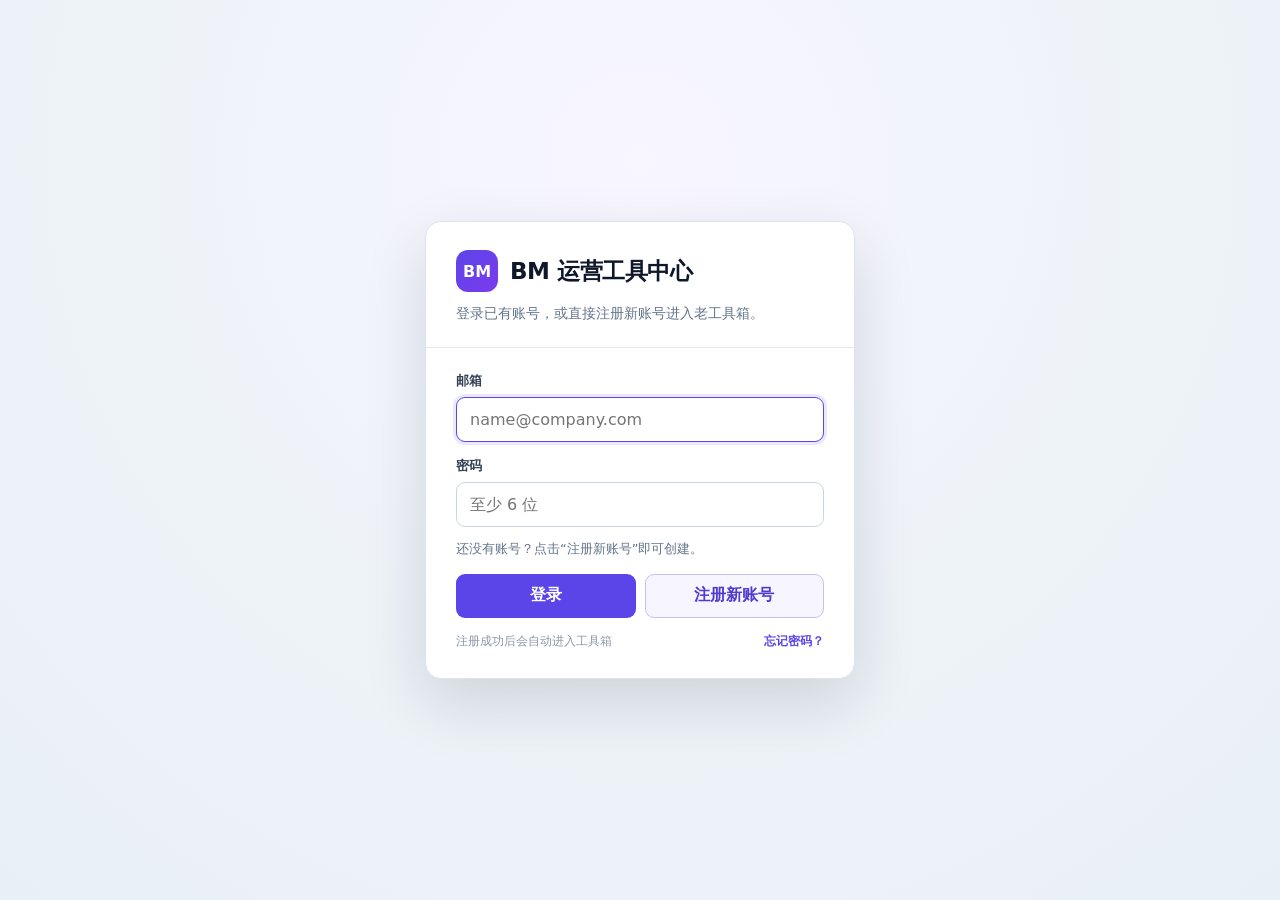
==== index.html @ 63949cf1 "Enable Supabase signup for legacy toolbox" ====
<!doctype html>
<html lang="zh-CN">
<head>
  <meta charset="UTF-8">
  <meta name="viewport" content="width=device-width, initial-scale=1.0">
  <title>BM 运营工具中心</title>
  <script>
    (function () {
      var target = "https://bm-ops-workspace.wise-mochi-2318.chatgpt.site/";
      var hash = new URLSearchParams(location.hash.replace(/^#/, ""));
      var query = new URLSearchParams(location.search);
      var isRecoveryHash = hash.get("type") === "recovery" || hash.has("error_code");
      var isPkceCallback = query.has("code");
      if (isRecoveryHash || isPkceCallback) {
        location.replace(target + location.search + location.hash);
      }
    }());
  </script>
  <script src="./assets/supabase-umd.js"></script>
  <script src="./assets/auth-gate.js?v=20260718-signup2"></script>
  <style>
    :root {
      --bg: #eef3f8;
      --panel: #ffffff;
      --text: #0f172a;
      --muted: #64748b;
      --line: #dbe3ef;
      --brand: #5b45e8;
      --brand2: #7c3aed;
      --good: #16a34a;
      --bad: #dc2626;
    }
    * { box-sizing: border-box; }
    body {
      margin: 0;
      min-height: 100vh;
      background: linear-gradient(135deg, #f5f7ff, #edf7f8);
      color: var(--text);
      font-family: Inter, system-ui, "Microsoft YaHei", Arial, sans-serif;
    }
    .shell {
      display: grid;
      grid-template-columns: 292px minmax(0, 1fr);
      min-height: 100vh;
    }
    aside {
      position: sticky;
      top: 0;
      height: 100vh;
      display: flex;
      flex-direction: column;
      gap: 14px;
      padding: 22px 16px;
      background: rgba(255,255,255,.88);
      border-right: 1px solid var(--line);
      backdrop-filter: blur(12px);
      overflow: auto;
    }
    .brand {
      padding: 8px 8px 14px;
      border-bottom: 1px solid var(--line);
    }
    .brand h1 { margin: 0; font-size: 25px; line-height: 1.2; }
    .brand p { margin: 8px 0 0; color: var(--muted); font-size: 13px; line-height: 1.6; }
    .side-card {
      display: grid;
      gap: 10px;
      padding: 12px;
      border: 1px solid #dbeafe;
      border-radius: 18px;
      background: #f8fbff;
    }
    .side-card b { font-size: 15px; }
    .side-card input,
    .side-card select {
      width: 100%;
      border: 1px solid var(--line);
      border-radius: 12px;
      background: #fff;
      padding: 10px 11px;
      color: var(--text);
      font-weight: 800;
    }
    .auth-actions, .project-actions { display: grid; grid-template-columns: 1fr 1fr; gap: 8px; }
    #resetPanel { display: none; gap: 8px; }
    #resetPanel.show { display: grid; }
    button, .ghost {
      border: 1px solid var(--line);
      border-radius: 14px;
      background: #fff;
      padding: 10px 12px;
      color: var(--text);
      cursor: pointer;
      font-weight: 900;
      text-decoration: none;
    }
    button.primary {
      color: #fff;
      border-color: transparent;
      background: linear-gradient(135deg, var(--brand), var(--brand2));
      box-shadow: 0 12px 24px rgba(91,69,232,.18);
    }
    button.danger { color: var(--bad); border-color: #fecaca; }
    button.link {
      width: fit-content;
      border: 0;
      background: transparent;
      padding: 0;
      color: #4f46e5;
      font-size: 12px;
      font-weight: 900;
      box-shadow: none;
    }
    button:disabled, select:disabled, input:disabled { opacity: .55; cursor: not-allowed; }
    .status {
      min-height: 18px;
      color: var(--muted);
      font-size: 12px;
      line-height: 1.5;
      font-weight: 800;
    }
    .status.ok { color: var(--good); }
    .project-name {
      color: #3730a3;
      background: #eef2ff;
      border-radius: 999px;
      padding: 6px 10px;
      font-size: 12px;
      font-weight: 900;
    }
    .nav { display: grid; gap: 10px; }
    .nav button {
      width: 100%;
      display: grid;
      gap: 4px;
      text-align: left;
      background: #fff;
      padding: 16px 18px;
    }
    .nav button span { color: var(--muted); font-size: 13px; font-weight: 800; }
    .nav button.active {
      color: #fff;
      border-color: transparent;
      background: linear-gradient(135deg, var(--brand), var(--brand2));
      box-shadow: 0 16px 32px rgba(91,69,232,.22);
    }
    .nav button.active span { color: rgba(255,255,255,.82); }
    .tip {
      margin-top: auto;
      padding: 12px;
      border: 1px solid #c7d2fe;
      border-radius: 16px;
      background: #eef2ff;
      color: #3730a3;
      font-size: 12px;
      line-height: 1.6;
      font-weight: 800;
    }
    main { min-width: 0; display: grid; grid-template-rows: minmax(0, 1fr); }
    iframe { width: 100%; height: 100%; border: 0; background: #fff; }
    @media (max-width: 900px) {
      .shell { grid-template-columns: 1fr; }
      aside { position: static; height: auto; padding: 14px; }
      .nav { grid-template-columns: 1fr 1fr; }
      .tip { margin-top: 0; }
      main { min-height: 76vh; }
    }
  </style>
</head>
<body>
  <div class="shell">
    <aside>
      <div class="brand">
        <h1>BM 运营工具中心</h1>
        <p>账号是第一层，项目是第二层。选择项目后，成本测算和商品卡分析都会读取当前项目的数据。</p>
      </div>

      <div class="side-card">
        <b>账号登录</b>
        <input id="authEmail" type="email" placeholder="邮箱">
        <input id="authPassword" type="password" placeholder="密码">
        <div class="auth-actions">
          <button class="primary" id="loginBtn">登录</button>
          <button id="signupBtn">注册</button>
        </div>
        <button class="link" id="forgotPasswordBtn">忘记密码 / 重置密码</button>
        <div id="resetPanel">
          <input id="newPassword" type="password" placeholder="新密码，至少 6 位">
          <input id="confirmPassword" type="password" placeholder="确认新密码">
          <button class="primary" id="updatePasswordBtn">设置新密码</button>
        </div>
        <button class="danger" id="logoutBtn" style="display:none">退出登录</button>
        <div class="status" id="authStatus">游客模式，数据仅保存在本机或各工具本地缓存。</div>
      </div>

      <div class="side-card">
        <b>项目管理</b>
        <select id="projectSelect" disabled>
          <option value="">请先登录</option>
        </select>
        <input id="projectName" placeholder="新项目名称" disabled>
        <div class="project-actions">
          <button class="primary" id="createProjectBtn" disabled>新建项目</button>
          <button id="refreshProjectsBtn" disabled>刷新</button>
        </div>
        <div class="project-name" id="projectLabel">当前项目：未选择</div>
        <div class="status" id="projectStatus">登录后可管理多项目数据。</div>
      </div>

      <div class="nav">
        <button class="active" data-tool="profit">
          成本利润计算器
          <span>项目成本、ROI、投流空间</span>
        </button>
        <button data-tool="product-card">
          商品卡分析工具
          <span>Traffic/List、PID、诊断归因</span>
        </button>
        <button data-tool="video-analysis">
          视频素材分析工具
          <span>总表、明细、日历趋势、稳定出单</span>
        </button>
        <button data-tool="ad-creative-analysis">
          广告素材分析工具
          <span>消耗、收入、ROI、广告转化</span>
        </button>
      </div>
      <div class="tip">切换项目时，右侧工具会自动刷新。商品卡数据和成本测算数据分开保存，但都归属同一个当前项目。</div>
    </aside>
    <main>
      <iframe id="toolFrame" src="BM-profit-calculator/" title="BM Tool"></iframe>
    </main>
  </div>

  <script>
    const supabaseUrl = "https://dwneujmcyuwzmflqpqxf.supabase.co";
    const supabaseAnonKey = "sb_publishable_B7sxIPezywUJNZM1YBilMQ_OSnCSxCp";
    const authLock = async (_name, _acquireTimeout, fn) => await fn();
    const supabaseGlobal = window.supabase || globalThis.supabase || (typeof supabase !== "undefined" ? supabase : null);
    const sbClient = window.__BM_SUPABASE_CLIENT__ || supabaseGlobal?.createClient(supabaseUrl, supabaseAnonKey, {
      auth: {
        storageKey: "bm_tools_auth_v1",
        lock: authLock
      }
    });
    const BM_PROJECT_KEY = "bm_current_project_v1";
    const BI_PROJECT_KEY = "product_card_bi_current_project_v1";
    const CALC_PROJECT_KEY = "profit_calculator_current_project_v1";
    const BM_PROJECT_OWNER_KEY = "bm_current_project_owner_v1";
    const BI_PROJECT_OWNER_KEY = "product_card_bi_project_owner_v1";

    const tools = {
      profit: { url: "BM-profit-calculator/" },
      "product-card": { url: "BM-product-card-bi/" },
      "video-analysis": { url: "BM-video-analysis/index.html" },
      "ad-creative-analysis": { url: "BM-ad-creative-analysis/index.html" },
      "sku-consumption": { url: "BM-sku-consumption/" }
    };
    const navEl = document.querySelector(".nav");
    if (navEl && !navEl.querySelector('[data-tool="sku-consumption"]')) {
      navEl.insertAdjacentHTML("beforeend", `<button data-tool="sku-consumption">SKU 收入消耗归集<span>SKUID、GMV、组合拆分、周期 PID</span></button>`);
    }
    const buttons = [...document.querySelectorAll("[data-tool]")];
    const frame = document.getElementById("toolFrame");
    const authEmail = document.getElementById("authEmail");
    const authPassword = document.getElementById("authPassword");
    const authStatus = document.getElementById("authStatus");
    const resetPanel = document.getElementById("resetPanel");
    const newPassword = document.getElementById("newPassword");
    const confirmPassword = document.getElementById("confirmPassword");
    const logoutBtn = document.getElementById("logoutBtn");
    const projectSelect = document.getElementById("projectSelect");
    const projectName = document.getElementById("projectName");
    const projectLabel = document.getElementById("projectLabel");
    const projectStatus = document.getElementById("projectStatus");
    const createProjectBtn = document.getElementById("createProjectBtn");
    const refreshProjectsBtn = document.getElementById("refreshProjectsBtn");

    let currentUser = null;
    let currentProjectId = localStorage.getItem(BM_PROJECT_KEY) || "";
    let projects = [];
    let passwordRecoveryMode = false;
    let currentToolKey = location.hash.replace("#", "") || "profit";

    function setStatus(el, text, ok = false) {
      el.textContent = text;
      el.classList.toggle("ok", ok);
    }

    function withTimeout(promise, message, ms = 12000) {
      let timer;
      const timeout = new Promise((_, reject) => {
        timer = setTimeout(() => reject(new Error(message)), ms);
      });
      return Promise.race([promise, timeout]).finally(() => clearTimeout(timer));
    }

    function selectedProject() {
      return projects.find(p => p.id === currentProjectId) || null;
    }

    function syncProjectKeys(projectId) {
      currentProjectId = projectId || "";
      if (currentProjectId && currentUser?.id) {
        localStorage.setItem(BM_PROJECT_KEY, currentProjectId);
        localStorage.setItem(BI_PROJECT_KEY, currentProjectId);
        localStorage.setItem(CALC_PROJECT_KEY, currentProjectId);
        localStorage.setItem(BM_PROJECT_OWNER_KEY, currentUser.id);
        localStorage.setItem(BI_PROJECT_OWNER_KEY, currentUser.id);
      } else {
        localStorage.removeItem(BM_PROJECT_KEY);
        localStorage.removeItem(BI_PROJECT_KEY);
        localStorage.removeItem(CALC_PROJECT_KEY);
        localStorage.removeItem(BM_PROJECT_OWNER_KEY);
        localStorage.removeItem(BI_PROJECT_OWNER_KEY);
      }
      const project = selectedProject();
      projectLabel.textContent = `当前项目：${project ? project.name : "未选择"}`;
      projectSelect.value = currentProjectId;
    }

    function toolFrameUrl(key = currentToolKey) {
      const tool = tools[key] || tools.profit;
      const params = new URLSearchParams();
      if (currentProjectId) params.set("project", currentProjectId);
      params.set("v", Date.now().toString());
      return `${tool.url}?${params.toString()}`;
    }

    function refreshToolFrame() {
      frame.src = toolFrameUrl();
    }

    function hideEmbeddedAuth() {
      try {
        const doc = frame.contentDocument;
        if (!doc) return;
        const style = doc.createElement("style");
        style.textContent = `.auth-box,.authPanel{display:none!important}`;
        doc.head.appendChild(style);
      } catch {}
    }

    function renderProjects() {
      projectSelect.innerHTML = "";
      if (!currentUser) {
        projectSelect.innerHTML = `<option value="">请先登录</option>`;
        projectSelect.disabled = true;
        projectName.disabled = true;
        createProjectBtn.disabled = true;
        refreshProjectsBtn.disabled = true;
        syncProjectKeys("");
        return;
      }
      projectSelect.disabled = !projects.length;
      projectName.disabled = false;
      createProjectBtn.disabled = false;
      refreshProjectsBtn.disabled = false;
      if (!projects.length) {
        projectSelect.innerHTML = `<option value="">暂无项目</option>`;
      } else {
        projectSelect.innerHTML = projects.map(p => `<option value="${p.id}">${p.name}</option>`).join("");
      }
      const rememberedOwner = localStorage.getItem(BM_PROJECT_OWNER_KEY);
      const remembered = rememberedOwner === currentUser?.id ? localStorage.getItem(BM_PROJECT_KEY) : "";
      const nextProjectId = projects.some(p => p.id === currentProjectId) ? currentProjectId
        : projects.some(p => p.id === remembered) ? remembered
        : projects[0]?.id || "";
      syncProjectKeys(nextProjectId);
    }

    async function ensureDefaultProject() {
      if (!currentUser || projects.length) return;
      const { data, error } = await withTimeout(sbClient
        .from("bi_projects")
        .insert({ user_id: currentUser.id, name: "默认项目" })
        .select()
        .single(), "创建默认项目超时，请稍后重试。");
      if (error) {
        setStatus(projectStatus, `创建默认项目失败：${error.message}`);
        return;
      }
      await withTimeout(sbClient.from("bi_project_states").upsert({
        project_id: data.id,
        user_id: currentUser.id,
        data: { traffic: {}, list: {} },
        updated_at: new Date().toISOString()
      }), "初始化默认项目超时，请稍后重试。");
      projects = [data];
    }

    async function loadProjects(refreshFrame = false) {
      if (!currentUser) return;
      setStatus(projectStatus, "读取项目列表...");
      try {
        const { data, error } = await withTimeout(sbClient
        .from("bi_projects")
        .select("id,name,created_at,updated_at")
        .eq("user_id", currentUser.id)
        .eq("active", true)
        .order("updated_at", { ascending: false }), "读取项目列表超时，请检查网络或刷新页面。");
        if (error) {
          setStatus(projectStatus, `读取项目失败：${error.message}`);
          return;
        }
        projects = data || [];
        await ensureDefaultProject();
        renderProjects();
        setStatus(projectStatus, `已加载 ${projects.length} 个项目`, true);
        if (refreshFrame) refreshToolFrame();
      } catch (err) {
        setStatus(projectStatus, err.message || "读取项目失败，请稍后重试。");
      }
    }

    async function updateAuthUi(refreshFrame = false) {
      if (!sbClient) {
        setStatus(authStatus, "登录模块加载失败，请刷新页面。");
        return;
      }
      const beforeProjectId = currentProjectId;
      const { data } = await withTimeout(sbClient.auth.getSession(), "读取登录状态超时，请刷新页面。", 8000);
      currentUser = data.session?.user || null;
      logoutBtn.style.display = currentUser ? "" : "none";
      if (currentUser) {
        authEmail.value = currentUser.email || authEmail.value;
        setStatus(authStatus, `${currentUser.email || "已登录"}`, true);
        await loadProjects(false);
        if (refreshFrame && beforeProjectId !== currentProjectId) refreshToolFrame();
      } else {
        projects = [];
        renderProjects();
        setStatus(authStatus, "游客模式，数据仅保存在本机或各工具本地缓存。", false);
        setStatus(projectStatus, "登录后可管理多项目数据。");
      }
    }

    async function login() {
      const email = authEmail.value.trim();
      const password = authPassword.value;
      if (!email || !password) return setStatus(authStatus, "请输入邮箱和密码");
      if (!sbClient) return setStatus(authStatus, "登录模块加载失败，请刷新页面。");
      loginBtn.disabled = true;
      setStatus(authStatus, "登录中...");
      try {
        const { data, error } = await withTimeout(
          sbClient.auth.signInWithPassword({ email, password }),
          "登录超时：请检查网络，或刷新页面后重试。",
          12000
        );
        if (error) return setStatus(authStatus, `登录失败：${error.message}`);
        currentUser = data.user;
        setStatus(authStatus, `${data.user?.email || "已登录"}`, true);
        await loadProjects(true);
      } catch (err) {
        setStatus(authStatus, err.message || "登录失败，请稍后重试。");
      } finally {
        loginBtn.disabled = false;
      }
    }

    async function signup() {
      const email = authEmail.value.trim();
      const password = authPassword.value;
      if (!email || !password) return setStatus(authStatus, "请输入邮箱和密码");
      if (!sbClient) return setStatus(authStatus, "登录模块加载失败，请刷新页面。");
      signupBtn.disabled = true;
      setStatus(authStatus, "注册中...");
      try {
        const { data, error } = await withTimeout(sbClient.auth.signUp({ email, password }), "注册超时，请稍后重试。");
        if (error) return setStatus(authStatus, `注册失败：${error.message}`);
        if (data.session?.user) {
          currentUser = data.session.user;
          setStatus(authStatus, `${data.session.user.email || "注册成功"}`, true);
          await loadProjects(true);
        } else {
          setStatus(authStatus, "注册成功，请先验证邮箱后登录。");
        }
      } catch (err) {
        setStatus(authStatus, err.message || "注册失败，请稍后重试。");
      } finally {
        signupBtn.disabled = false;
      }
    }

    function resetRedirectUrl() {
      return "https://alakito.github.io/BM/";
    }

    async function sendPasswordReset() {
      const email = authEmail.value.trim();
      if (!email) return setStatus(authStatus, "请输入邮箱后再重置密码。");
      if (!sbClient) return setStatus(authStatus, "登录模块加载失败，请刷新页面。");
      forgotPasswordBtn.disabled = true;
      setStatus(authStatus, "正在发送重置邮件...");
      try {
        const { error } = await withTimeout(
          sbClient.auth.resetPasswordForEmail(email, { redirectTo: resetRedirectUrl() }),
          "发送重置邮件超时，请稍后重试。",
          12000
        );
        if (error) return setStatus(authStatus, `发送失败：${error.message}`);
        setStatus(authStatus, "重置邮件已发送，请打开邮箱里的链接设置新密码。", true);
      } catch (err) {
        setStatus(authStatus, err.message || "发送重置邮件失败，请稍后重试。");
      } finally {
        forgotPasswordBtn.disabled = false;
      }
    }

    async function updatePassword() {
      const next = newPassword.value;
      const confirm = confirmPassword.value;
      if (!next || next.length < 6) return setStatus(authStatus, "新密码至少需要 6 位。");
      if (next !== confirm) return setStatus(authStatus, "两次输入的新密码不一致。");
      if (!sbClient) return setStatus(authStatus, "登录模块加载失败，请刷新页面。");
      updatePasswordBtn.disabled = true;
      setStatus(authStatus, "正在设置新密码...");
      try {
        const { data, error } = await withTimeout(
          sbClient.auth.updateUser({ password: next }),
          "设置新密码超时，请重新打开邮件链接再试。",
          12000
        );
        if (error) return setStatus(authStatus, `设置失败：${error.message}`);
        passwordRecoveryMode = false;
        resetPanel.classList.remove("show");
        newPassword.value = "";
        confirmPassword.value = "";
        currentUser = data.user || currentUser;
        setStatus(authStatus, "新密码已设置成功，之后请用新密码登录。", true);
        await updateAuthUi(true);
      } catch (err) {
        setStatus(authStatus, err.message || "设置新密码失败，请重新打开邮件链接再试。");
      } finally {
        updatePasswordBtn.disabled = false;
      }
    }

    async function logout() {
      if (sbClient) await withTimeout(sbClient.auth.signOut(), "退出登录超时，请刷新页面。", 8000).catch(() => {});
      currentUser = null;
      projects = [];
      passwordRecoveryMode = false;
      resetPanel.classList.remove("show");
      renderProjects();
      setStatus(authStatus, "已退出登录。");
      refreshToolFrame();
    }

    async function createProject() {
      if (!currentUser) return setStatus(projectStatus, "请先登录");
      const name = projectName.value.trim();
      if (!name) return setStatus(projectStatus, "请输入项目名称");
      setStatus(projectStatus, "新建项目中...");
      const { data, error } = await withTimeout(sbClient
        .from("bi_projects")
        .insert({ user_id: currentUser.id, name })
        .select()
        .single(), "新建项目超时，请稍后重试。");
      if (error) return setStatus(projectStatus, `新建失败：${error.message}`);
      await withTimeout(sbClient.from("bi_project_states").upsert({
        project_id: data.id,
        user_id: currentUser.id,
        data: { traffic: {}, list: {} },
        updated_at: new Date().toISOString()
      }), "初始化项目超时，请稍后重试。");
      projects = [data, ...projects];
      projectName.value = "";
      syncProjectKeys(data.id);
      renderProjects();
      setStatus(projectStatus, `已新建项目：${data.name}`, true);
      refreshToolFrame();
    }

    function selectTool(key, push = true) {
      currentToolKey = tools[key] ? key : "profit";
      buttons.forEach(btn => btn.classList.toggle("active", btn.dataset.tool === key));
      frame.src = toolFrameUrl(currentToolKey);
      if (push) history.replaceState(null, "", "#" + currentToolKey);
    }

    const loginBtn = document.getElementById("loginBtn");
    const signupBtn = document.getElementById("signupBtn");
    const forgotPasswordBtn = document.getElementById("forgotPasswordBtn");
    const updatePasswordBtn = document.getElementById("updatePasswordBtn");
    loginBtn.addEventListener("click", login);
    signupBtn.addEventListener("click", signup);
    forgotPasswordBtn.addEventListener("click", sendPasswordReset);
    updatePasswordBtn.addEventListener("click", updatePassword);
    logoutBtn.addEventListener("click", logout);
    createProjectBtn.addEventListener("click", createProject);
    refreshProjectsBtn.addEventListener("click", () => loadProjects(true));
    projectSelect.addEventListener("change", e => {
      syncProjectKeys(e.target.value);
      setStatus(projectStatus, `已切换项目：${selectedProject()?.name || "未选择"}`, true);
      refreshToolFrame();
    });
    buttons.forEach(btn => btn.addEventListener("click", () => selectTool(btn.dataset.tool)));
    window.addEventListener("hashchange", () => selectTool(location.hash.replace("#", "") || "profit", false));
    frame.addEventListener("load", () => setTimeout(hideEmbeddedAuth, 100));
    if (sbClient) sbClient.auth.onAuthStateChange((event) => {
      if (event === "PASSWORD_RECOVERY") {
        passwordRecoveryMode = true;
        resetPanel.classList.add("show");
        setStatus(authStatus, "请输入新密码完成重置。", true);
        return;
      }
      updateAuthUi(false).catch(err => setStatus(authStatus, err.message || "读取登录状态失败。"));
    });

    selectTool(currentToolKey, false);
    updateAuthUi(false).catch(err => setStatus(authStatus, err.message || "读取登录状态失败。"));
  </script>
</body>
</html>
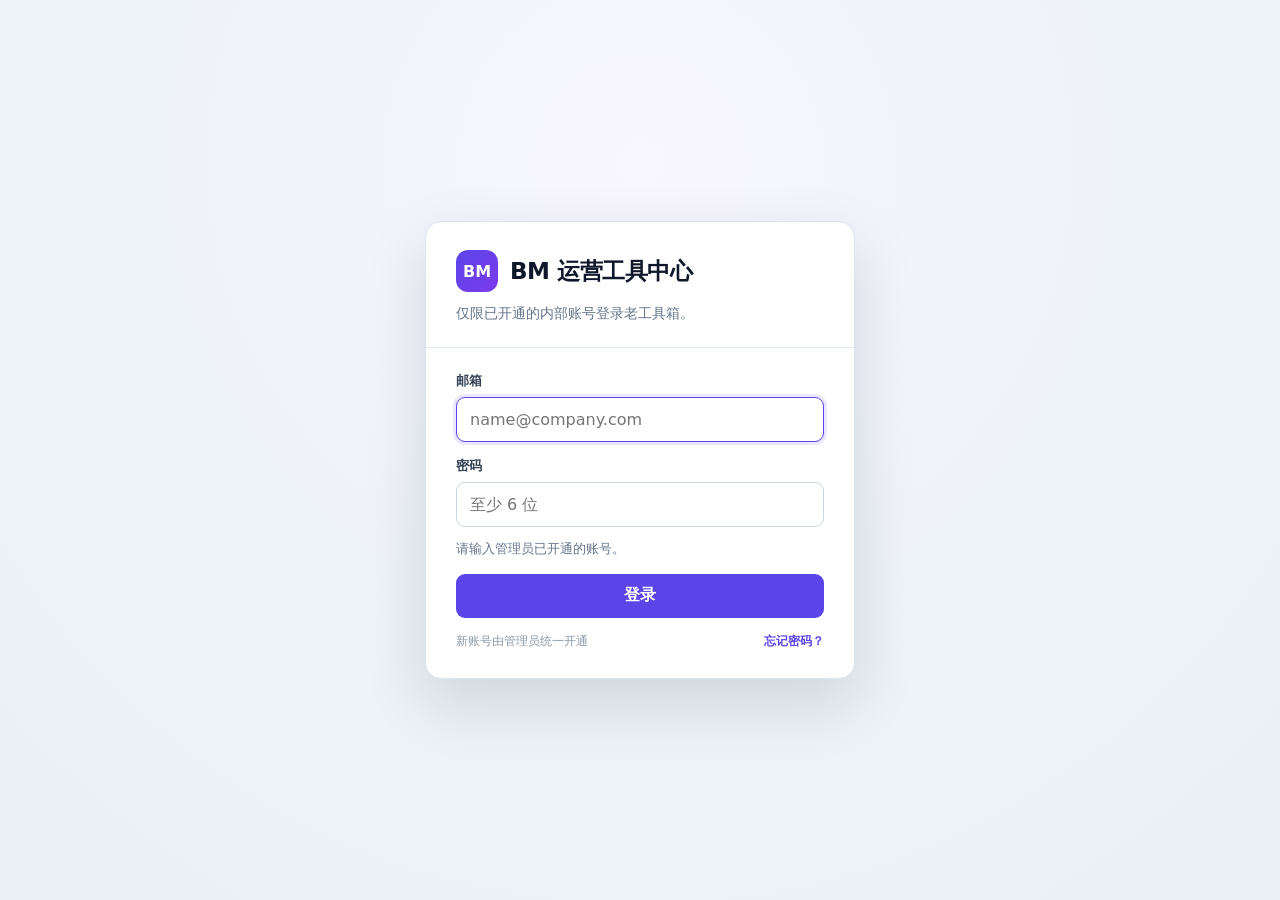
==== commit 403335f2: "Disable external signup in legacy toolbox" ====
--- a/index.html
+++ b/index.html
@@ -17,7 +17,7 @@
     }());
   </script>
   <script src="./assets/supabase-umd.js"></script>
-  <script src="./assets/auth-gate.js?v=20260718-signup2"></script>
+  <script src="./assets/auth-gate.js?v=20260724-internal1"></script>
   <style>
     :root {
       --bg: #eef3f8;
@@ -82,6 +82,7 @@
       font-weight: 800;
     }
     .auth-actions, .project-actions { display: grid; grid-template-columns: 1fr 1fr; gap: 8px; }
+    #loginBtn { grid-column: 1 / -1; }
     #resetPanel { display: none; gap: 8px; }
     #resetPanel.show { display: grid; }
     button, .ghost {
@@ -181,7 +182,6 @@
         <input id="authPassword" type="password" placeholder="密码">
         <div class="auth-actions">
           <button class="primary" id="loginBtn">登录</button>
-          <button id="signupBtn">注册</button>
         </div>
         <button class="link" id="forgotPasswordBtn">忘记密码 / 重置密码</button>
         <div id="resetPanel">
@@ -456,30 +456,6 @@
         setStatus(authStatus, err.message || "登录失败，请稍后重试。");
       } finally {
         loginBtn.disabled = false;
-      }
-    }
-
-    async function signup() {
-      const email = authEmail.value.trim();
-      const password = authPassword.value;
-      if (!email || !password) return setStatus(authStatus, "请输入邮箱和密码");
-      if (!sbClient) return setStatus(authStatus, "登录模块加载失败，请刷新页面。");
-      signupBtn.disabled = true;
-      setStatus(authStatus, "注册中...");
-      try {
-        const { data, error } = await withTimeout(sbClient.auth.signUp({ email, password }), "注册超时，请稍后重试。");
-        if (error) return setStatus(authStatus, `注册失败：${error.message}`);
-        if (data.session?.user) {
-          currentUser = data.session.user;
-          setStatus(authStatus, `${data.session.user.email || "注册成功"}`, true);
-          await loadProjects(true);
-        } else {
-          setStatus(authStatus, "注册成功，请先验证邮箱后登录。");
-        }
-      } catch (err) {
-        setStatus(authStatus, err.message || "注册失败，请稍后重试。");
-      } finally {
-        signupBtn.disabled = false;
       }
     }
 
@@ -581,11 +557,9 @@
     }
 
     const loginBtn = document.getElementById("loginBtn");
-    const signupBtn = document.getElementById("signupBtn");
     const forgotPasswordBtn = document.getElementById("forgotPasswordBtn");
     const updatePasswordBtn = document.getElementById("updatePasswordBtn");
     loginBtn.addEventListener("click", login);
-    signupBtn.addEventListener("click", signup);
     forgotPasswordBtn.addEventListener("click", sendPasswordReset);
     updatePasswordBtn.addEventListener("click", updatePassword);
     logoutBtn.addEventListener("click", logout);
